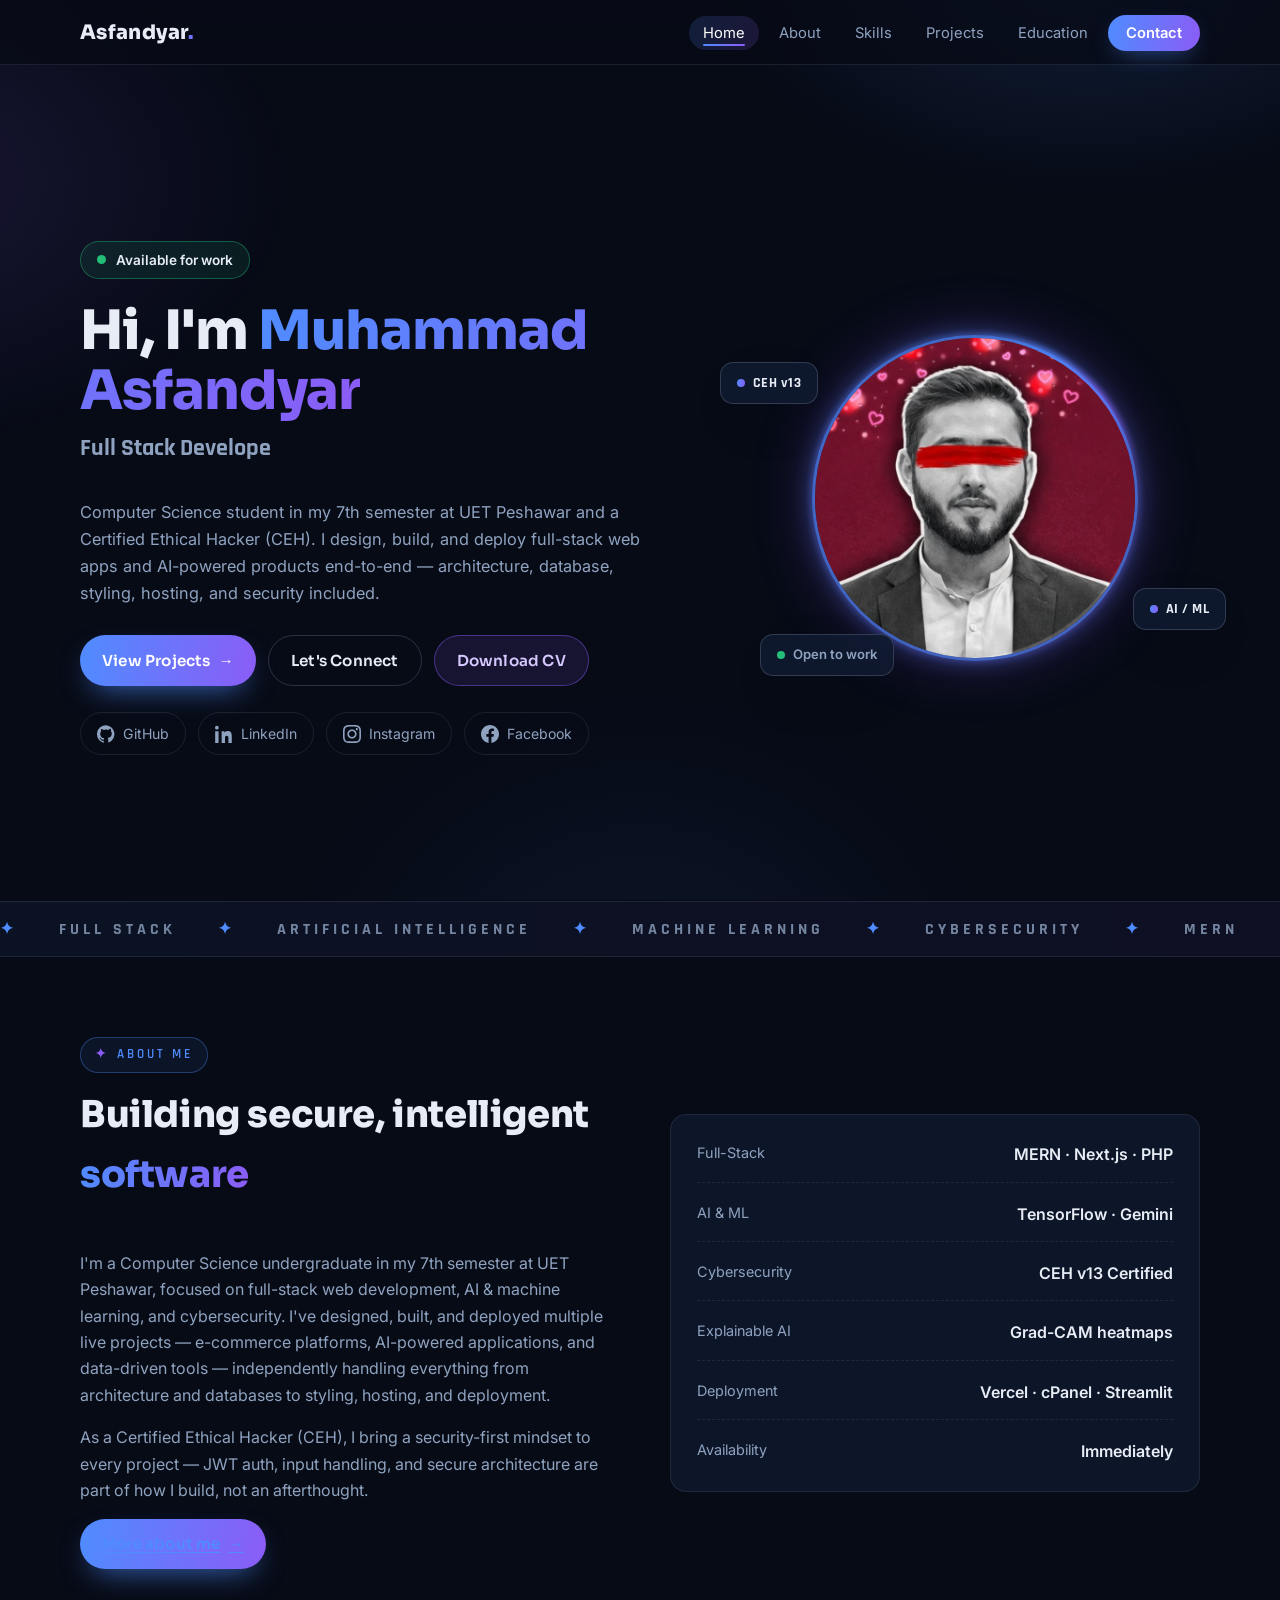
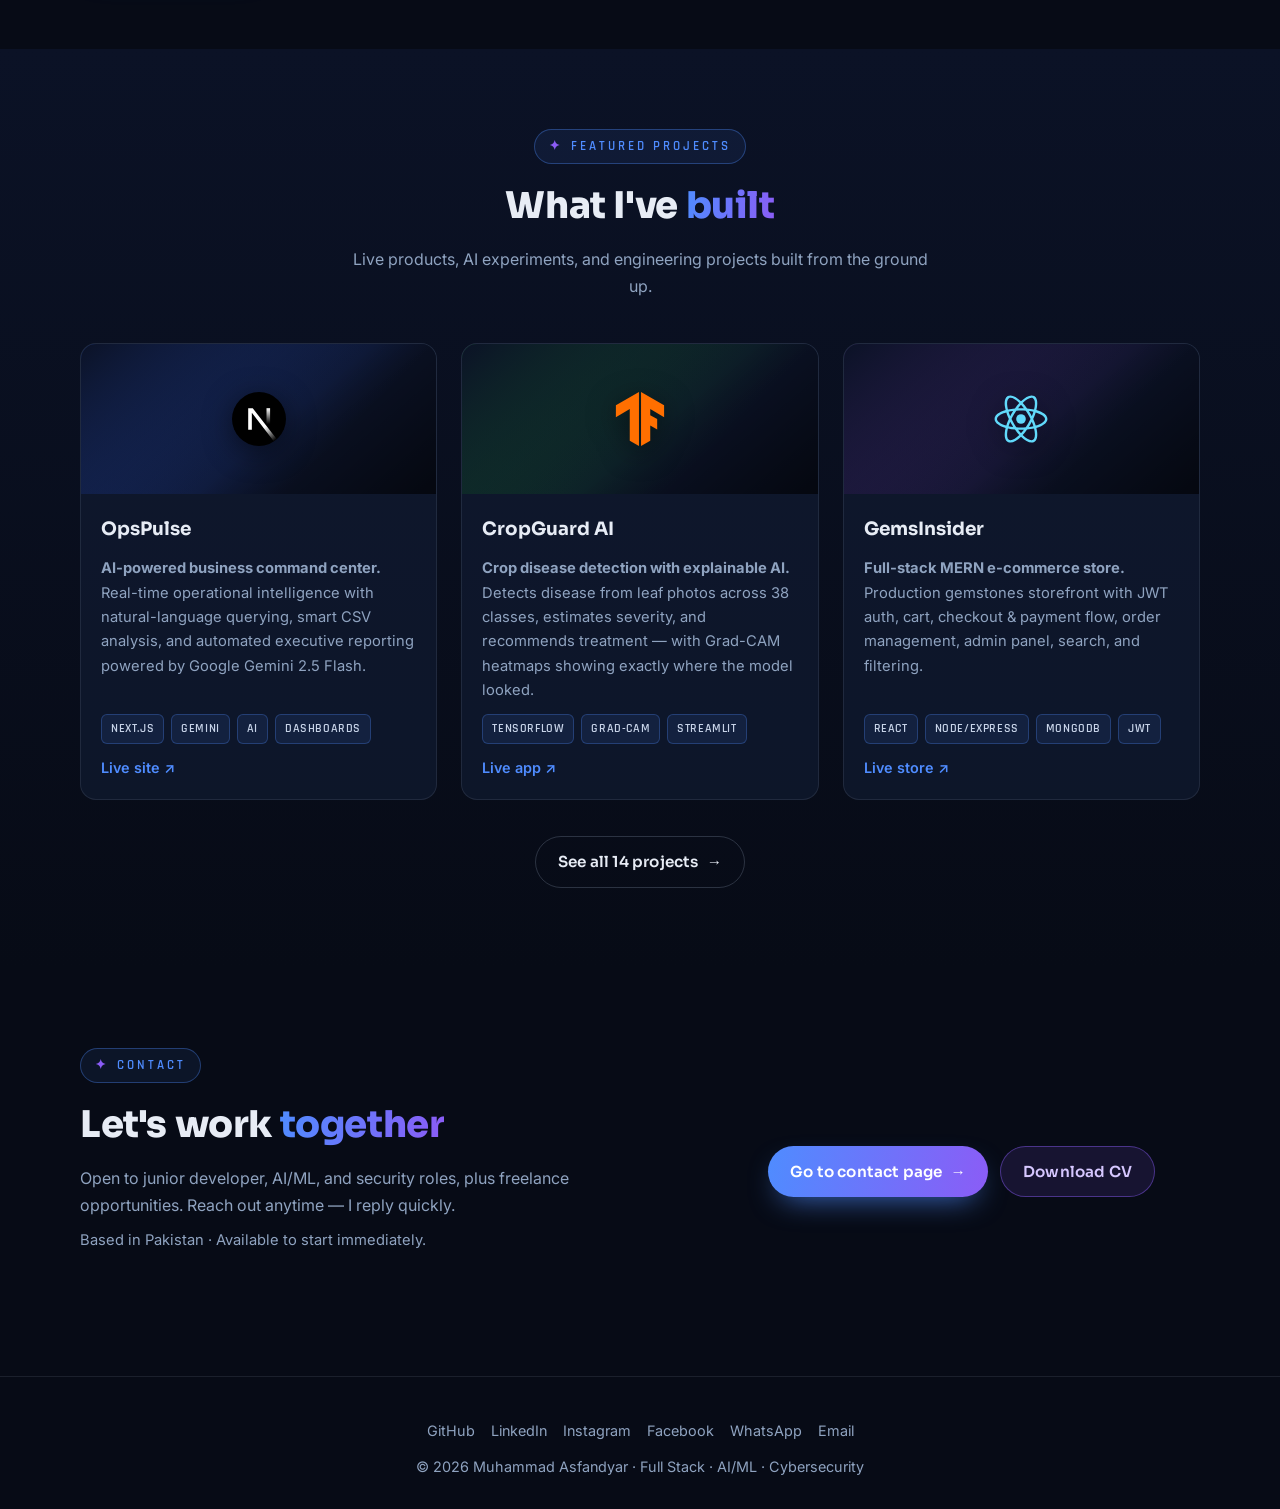
==== index.html @ 4cf6b7ee "Personal portfolio of Muhammad Asfandyar" ====
<!DOCTYPE html>
<html lang="en">
<head>
<meta charset="UTF-8" />
<meta name="viewport" content="width=device-width, initial-scale=1.0" />
<title>Muhammad Asfandyar — AI, Full Stack & Cybersecurity Developer</title>
<meta name="description" content="Muhammad Asfandyar — Full Stack Developer, AI & Machine Learning practitioner, and Certified Ethical Hacker (CEH) based in Pakistan." />
<link rel="preconnect" href="https://fonts.googleapis.com" />
<link rel="preconnect" href="https://fonts.gstatic.com" crossorigin />
<link rel="stylesheet" href="style.css" />
<link rel="icon" href="data:image/svg+xml,<svg xmlns='http://www.w3.org/2000/svg' viewBox='0 0 100 100'><text y='.9em' font-size='90'>A</text></svg>" />
</head>
<body>

<header>
  <div class="container nav">
    <a class="brand" href="index.html">Asfandyar<span>.</span></a>
    <button class="nav-toggle" aria-label="Toggle menu" id="navToggle">☰</button>
    <ul class="nav-links" id="navLinks">
      <li><a href="index.html" class="active">Home</a></li>
      <li><a href="about.html">About</a></li>
      <li><a href="skills.html">Skills</a></li>
      <li><a href="projects.html">Projects</a></li>
      <li><a href="education.html">Education</a></li>
      <li><a href="contact.html" class="nav-cta">Contact</a></li>
    </ul>
  </div>
</header>

<main>

  <!-- HERO -->
  <section class="hero">
    <div class="container">
      <div class="reveal in">
        <span class="badge-live"><span class="pulse"></span> Available for work</span>
        <h1>Hi, I'm <span class="grad-text">Muhammad Asfandyar</span></h1>
        <span class="typed-line" id="typed"
          data-roles='["Full Stack Developer","AI & Machine Learning Engineer","Certified Ethical Hacker (CEH)","MERN & Next.js Developer","Freelance Web Developer"]'><span class="cursor"></span></span>
        <p class="lead">
          Computer Science student in my 7th semester at UET Peshawar and a Certified
          Ethical Hacker (CEH). I design, build, and deploy full-stack web apps and
          AI-powered products end-to-end — architecture, database, styling, hosting,
          and security included.
        </p>
        <div class="hero-actions">
          <a class="btn btn-primary" href="projects.html">View Projects <span class="arrow">→</span></a>
          <a class="btn btn-ghost" href="contact.html">Let's Connect</a>
          <a class="btn btn-download" href="Muhammad_Asfandyar_CV.pdf" download>Download CV</a>
        </div>
        <div class="hero-social">
          <a href="https://github.com/asfikhan76" target="_blank" rel="noopener">
            <svg viewBox="0 0 24 24" fill="currentColor"><path d="M12 .3a12 12 0 0 0-3.8 23.38c.6.1.8-.25.8-.57v-2.02c-3.34.72-4.04-1.6-4.04-1.6-.55-1.39-1.34-1.76-1.34-1.76-1.1-.75.08-.73.08-.73 1.2.08 1.84 1.24 1.84 1.24 1.07 1.84 2.81 1.31 3.5 1 .1-.78.42-1.31.76-1.61-2.66-.3-5.47-1.33-5.47-5.93 0-1.31.47-2.38 1.24-3.22-.12-.3-.54-1.52.12-3.18 0 0 1-.32 3.3 1.23a11.5 11.5 0 0 1 6 0C17.34 4.6 18.34 4.92 18.34 4.92c.66 1.66.24 2.88.12 3.18.77.84 1.24 1.91 1.24 3.22 0 4.61-2.81 5.63-5.48 5.92.43.37.8 1.1.8 2.23v3.31c0 .32.21.68.81.57A12 12 0 0 0 12 .3z"/></svg>
            GitHub
          </a>
          <a href="https://www.linkedin.com/in/asfandi-asfandyar-141b223b0" target="_blank" rel="noopener">
            <svg viewBox="0 0 24 24" fill="currentColor"><path d="M4.98 3.5A2.49 2.49 0 1 1 0 3.5a2.49 2.49 0 0 1 4.98 0zM.24 8.31h4.5V24h-4.5V8.31zM8.34 8.31h4.31v2.16h.06c.6-1.14 2.07-2.34 4.26-2.34 4.56 0 5.4 3 5.4 6.9V24h-4.5v-6.31c0-1.5-.03-3.44-2.1-3.44-2.1 0-2.42 1.64-2.42 3.33V24h-4.5V8.31z"/></svg>
            LinkedIn
          </a>
          <a href="https://www.instagram.com/asfandyar3576" target="_blank" rel="noopener">
            <svg viewBox="0 0 24 24" fill="currentColor"><path d="M12 2.163c3.204 0 3.584.012 4.85.07 3.252.148 4.771 1.691 4.919 4.919.058 1.265.069 1.645.069 4.849 0 3.205-.012 3.584-.069 4.849-.149 3.225-1.664 4.771-4.919 4.919-1.266.058-1.644.07-4.85.07-3.204 0-3.584-.012-4.849-.07-3.26-.149-4.771-1.699-4.919-4.92-.058-1.265-.07-1.644-.07-4.849 0-3.204.013-3.583.07-4.849.149-3.227 1.664-4.771 4.919-4.919 1.266-.057 1.645-.069 4.849-.069zm0-2.163c-3.259 0-3.667.014-4.947.072-4.358.2-6.78 2.618-6.98 6.98-.059 1.281-.073 1.689-.073 4.948 0 3.259.014 3.668.072 4.948.2 4.358 2.618 6.78 6.98 6.98 1.281.058 1.689.072 4.948.072 3.259 0 3.668-.014 4.948-.072 4.354-.2 6.782-2.618 6.979-6.98.059-1.28.073-1.689.073-4.948 0-3.259-.014-3.667-.072-4.947-.196-4.354-2.617-6.78-6.979-6.98-1.281-.059-1.69-.073-4.949-.073zm0 5.838c-3.403 0-6.162 2.759-6.162 6.162s2.759 6.163 6.162 6.163 6.162-2.759 6.162-6.163c0-3.403-2.759-6.162-6.162-6.162zm0 10.162c-2.209 0-4-1.79-4-4 0-2.209 1.791-4 4-4s4 1.791 4 4c0 2.21-1.791 4-4 4zm6.406-11.845c-.796 0-1.441.645-1.441 1.44s.645 1.44 1.441 1.44c.795 0 1.439-.645 1.439-1.44s-.644-1.44-1.439-1.44z"/></svg>
            Instagram
          </a>
          <a href="https://www.facebook.com/share/1H8qyiJvn5/" target="_blank" rel="noopener">
            <svg viewBox="0 0 24 24" fill="currentColor"><path d="M24 12.07C24 5.4 18.63 0 12 0S0 5.4 0 12.07c0 6.02 4.39 11.01 10.13 11.93v-8.44H7.08v-3.49h3.05V9.41c0-3.02 1.79-4.7 4.53-4.7 1.31 0 2.68.24 2.68.24v2.97h-1.51c-1.49 0-1.95.93-1.95 1.88v2.26h3.32l-.53 3.49h-2.79V24C19.61 23.08 24 18.09 24 12.07z"/></svg>
            Facebook
          </a>
        </div>
      </div>

      <div class="portrait-wrap reveal in">
        <div class="portrait-card">
          <img src="assets/profile.jpg?v=4" alt="Muhammad Asfandyar" />
        </div>
        <span class="chip tl"><span class="dot"></span> CEH v13</span>
        <span class="chip br"><span class="dot"></span> AI / ML</span>
        <span class="chip bl"><span class="dot"></span> Open to work</span>
      </div>
    </div>
  </section>

  <!-- MARQUEE -->
  <div class="marquee">
    <div class="marquee-track">
      <span>Full Stack</span><span>Artificial Intelligence</span><span>Machine Learning</span><span>Cybersecurity</span><span>MERN</span><span>Next.js</span><span>TensorFlow</span><span>Ethical Hacking</span>
      <span>Full Stack</span><span>Artificial Intelligence</span><span>Machine Learning</span><span>Cybersecurity</span><span>MERN</span><span>Next.js</span><span>TensorFlow</span><span>Ethical Hacking</span>
    </div>
  </div>

  <!-- ABOUT PREVIEW -->
  <section id="about">
    <div class="container about-layout">
      <div class="about-text reveal">
        <div class="sec-head">
          <span class="kicker"><i>✦</i> About Me</span>
          <h2>Building secure, intelligent <span class="grad-text">software</span></h2>
        </div>
        <p>
          I'm a Computer Science undergraduate in my 7th semester at UET Peshawar, focused on
          full-stack web development, AI &amp; machine learning, and cybersecurity. I've designed,
          built, and deployed multiple live projects — e-commerce platforms, AI-powered applications,
          and data-driven tools — independently handling everything from architecture and databases
          to styling, hosting, and deployment.
        </p>
        <p>
          As a Certified Ethical Hacker (CEH), I bring a security-first mindset to every project —
          JWT auth, input handling, and secure architecture are part of how I build, not an afterthought.
        </p>
        <a class="btn btn-primary" href="about.html">More about me <span class="arrow">→</span></a>
      </div>
      <div class="about-card reveal">
        <div class="row"><span>Full-Stack</span><span>MERN · Next.js · PHP</span></div>
        <div class="row"><span>AI &amp; ML</span><span>TensorFlow · Gemini</span></div>
        <div class="row"><span>Cybersecurity</span><span>CEH v13 Certified</span></div>
        <div class="row"><span>Explainable AI</span><span>Grad-CAM heatmaps</span></div>
        <div class="row"><span>Deployment</span><span>Vercel · cPanel · Streamlit</span></div>
        <div class="row"><span>Availability</span><span>Immediately</span></div>
      </div>
    </div>
  </section>

  <!-- FEATURED PROJECTS -->
  <section id="projects" class="tint">
    <div class="container">
      <div class="sec-head center reveal">
        <span class="kicker"><i>✦</i> Featured Projects</span>
        <h2>What I've <span class="grad-text">built</span></h2>
        <p>Live products, AI experiments, and engineering projects built from the ground up.</p>
      </div>
      <div class="projects-grid">
        <article class="project-card reveal">
          <div class="p-banner b1">
            <span class="overlay"></span>
            <img class="tech" src="assets/icons/nextjs-original.svg" alt="Next.js" />
          </div>
          <div class="p-body">
            <h3>OpsPulse</h3>
            <p><strong>AI-powered business command center.</strong> Real-time operational intelligence with natural-language querying, smart CSV analysis, and automated executive reporting powered by Google Gemini 2.5 Flash.</p>
            <div class="tags"><span class="tag">Next.js</span><span class="tag">Gemini</span><span class="tag">AI</span><span class="tag">Dashboards</span></div>
            <div class="project-links">
              <a href="https://v0-opspulse.vercel.app/" target="_blank" rel="noopener">Live site ↗</a>
            </div>
          </div>
        </article>
        <article class="project-card reveal">
          <div class="p-banner b2">
            <span class="overlay"></span>
            <img class="tech" src="assets/icons/tensorflow-original.svg" alt="TensorFlow" />
          </div>
          <div class="p-body">
            <h3>CropGuard AI</h3>
            <p><strong>Crop disease detection with explainable AI.</strong> Detects disease from leaf photos across 38 classes, estimates severity, and recommends treatment — with Grad-CAM heatmaps showing exactly where the model looked.</p>
            <div class="tags"><span class="tag">TensorFlow</span><span class="tag">Grad-CAM</span><span class="tag">Streamlit</span></div>
            <div class="project-links">
              <a href="https://cropguardai-project.streamlit.app/" target="_blank" rel="noopener">Live app ↗</a>
            </div>
          </div>
        </article>
        <article class="project-card reveal">
          <div class="p-banner b3">
            <span class="overlay"></span>
            <img class="tech" src="assets/icons/react-original.svg" alt="React" />
          </div>
          <div class="p-body">
            <h3>GemsInsider</h3>
            <p><strong>Full-stack MERN e-commerce store.</strong> Production gemstones storefront with JWT auth, cart, checkout &amp; payment flow, order management, admin panel, search, and filtering.</p>
            <div class="tags"><span class="tag">React</span><span class="tag">Node/Express</span><span class="tag">MongoDB</span><span class="tag">JWT</span></div>
            <div class="project-links">
              <a href="https://gemsinsider.co" target="_blank" rel="noopener">Live store ↗</a>
            </div>
          </div>
        </article>
      </div>
      <div class="hero-actions" style="margin-top:36px; justify-content:center;">
        <a class="btn btn-ghost" href="projects.html">See all 14 projects <span class="arrow">→</span></a>
      </div>
    </div>
  </section>

  <!-- CONTACT BAND -->
  <section class="contact-band" id="contact">
    <div class="container">
      <div class="reveal">
        <div class="sec-head">
          <span class="kicker"><i>✦</i> Contact</span>
          <h2>Let's work <span class="grad-text">together</span></h2>
          <p>Open to junior developer, AI/ML, and security roles, plus freelance opportunities. Reach out anytime — I reply quickly.</p>
          <p style="color:var(--muted); font-size:.92rem;">Based in Pakistan · Available to start immediately.</p>
        </div>
      </div>
      <div class="reveal">
        <div class="hero-actions">
          <a class="btn btn-primary" href="contact.html">Go to contact page <span class="arrow">→</span></a>
          <a class="btn btn-download" href="Muhammad_Asfandyar_CV.pdf" download>Download CV</a>
        </div>
      </div>
    </div>
  </section>
</main>

<footer>
  <div class="container">
    <div class="foot-links">
      <a href="https://github.com/asfikhan76" target="_blank" rel="noopener">GitHub</a>
      <a href="https://www.linkedin.com/in/asfandi-asfandyar-141b223b0" target="_blank" rel="noopener">LinkedIn</a>
      <a href="https://www.instagram.com/asfandyar3576" target="_blank" rel="noopener">Instagram</a>
      <a href="https://www.facebook.com/share/1H8qyiJvn5/" target="_blank" rel="noopener">Facebook</a>
      <a href="https://wa.me/923196194283" target="_blank" rel="noopener">WhatsApp</a>
      <a href="mailto:asfandiasfandyar156@gmail.com" target="_blank" rel="noopener">Email</a>
    </div>
    <div>© <span id="year"></span> Muhammad Asfandyar · Full Stack · AI/ML · Cybersecurity</div>
  </div>
</footer>

<script src="assets/app.js"></script>
</body>
</html>
---- style.css ----
@import url('https://fonts.googleapis.com/css2?family=Inter:wght@400;500;600;700&family=Rajdhani:wght@500;600;700&family=Sora:wght@400;600;700;800&display=swap');

:root {
  --bg: #070b16;
  --bg2: #0b1226;
  --surface: #101a30;
  --card: rgba(18, 28, 52, 0.65);
  --border: rgba(148, 163, 184, 0.14);
  --border2: rgba(148, 163, 184, 0.26);
  --text: #e7ecf5;
  --muted: #8fa3c0;
  --accent: #4f8cff;
  --accent2: #8b5cf6;
  --grad: linear-gradient(100deg, #4f8cff, #8b5cf6);
  --grad-soft: linear-gradient(100deg, rgba(79,140,255,.16), rgba(139,92,246,.16));
  --radius: 16px;
  --shadow: 0 20px 55px -20px rgba(0,0,0,.55);
  --font: 'Inter', system-ui, sans-serif;
  --font-h: 'Sora', 'Rajdhani', sans-serif;
  --font-tech: 'Rajdhani', sans-serif;
}

* { margin: 0; padding: 0; box-sizing: border-box; }

html { scroll-behavior: smooth; }

body {
  font-family: var(--font);
  background: var(--bg);
  color: var(--text);
  line-height: 1.65;
  overflow-x: hidden;
}

::selection { background: rgba(79,140,255,.35); }

img { max-width: 100%; display: block; }

a { color: inherit; text-decoration: none; }

.container { width: min(1120px, 90%); margin-inline: auto; }

/* ---------- Background glow ---------- */
body::before {
  content: "";
  position: fixed;
  inset: 0;
  z-index: -2;
  background:
    radial-gradient(650px 400px at 85% -5%, rgba(79,140,255,.16), transparent 60%),
    radial-gradient(700px 450px at -10% 20%, rgba(139,92,246,.14), transparent 60%),
    radial-gradient(600px 500px at 50% 110%, rgba(79,140,255,.08), transparent 60%);
}

/* ---------- Navbar ---------- */
header {
  position: sticky;
  top: 0;
  z-index: 100;
  background: rgba(7, 11, 22, 0.72);
  backdrop-filter: blur(14px);
  border-bottom: 1px solid var(--border);
}

.nav {
  display: flex;
  align-items: center;
  justify-content: space-between;
  height: 64px;
}

.brand {
  font-family: var(--font-h);
  font-weight: 800;
  font-size: 1.25rem;
  letter-spacing: .3px;
}

.brand span { background: var(--grad); -webkit-background-clip: text; background-clip: text; color: transparent; }

.nav-links { display: flex; align-items: center; gap: 6px; list-style: none; }

.nav-links a {
  padding: 8px 14px;
  border-radius: 999px;
  font-size: .92rem;
  color: var(--muted);
  transition: color .2s, background .2s;
}

.nav-links a:hover { color: var(--text); background: rgba(148,163,184,.08); }

.nav-links a.active { color: #fff; background: var(--grad-soft); position: relative; }
.nav-links a.active::after {
  content: "";
  position: absolute;
  left: 14px; right: 14px; bottom: 4px;
  height: 2px; border-radius: 2px;
  background: var(--grad);
}

.nav-links a.nav-cta {
  background: var(--grad);
  color: #fff;
  font-weight: 600;
  padding: 9px 18px;
  box-shadow: 0 8px 24px -10px rgba(79,140,255,.7);
}
.nav-links a.nav-cta:hover { filter: brightness(1.1); background: var(--grad); }

.nav-toggle {
  display: none;
  background: none;
  border: 1px solid var(--border2);
  color: var(--text);
  font-size: 1.3rem;
  width: 42px; height: 42px;
  border-radius: 10px;
  cursor: pointer;
}

/* ---------- Buttons ---------- */
.btn {
  display: inline-flex;
  align-items: center;
  gap: 8px;
  padding: 12px 22px;
  border-radius: 999px;
  font-family: var(--font-h);
  font-weight: 600;
  font-size: .95rem;
  letter-spacing: .2px;
  cursor: pointer;
  transition: transform .18s, box-shadow .18s, filter .18s;
  border: none;
}

.btn:active { transform: translateY(1px); }

.btn-primary {
  background: var(--grad);
  color: #fff;
  box-shadow: 0 12px 30px -12px rgba(79,140,255,.8);
}
.btn-primary:hover { filter: brightness(1.12); transform: translateY(-2px); }

.btn-ghost {
  background: transparent;
  color: var(--text);
  border: 1px solid var(--border2);
}
.btn-ghost:hover { border-color: var(--accent); color: #fff; transform: translateY(-2px); }

.btn-download {
  background: rgba(139,92,246,.12);
  color: #d6c7ff;
  border: 1px solid rgba(139,92,246,.45);
}
.btn-download:hover { background: rgba(139,92,246,.22); transform: translateY(-2px); }

.arrow { transition: transform .18s; }
.btn:hover .arrow { transform: translateX(4px); }

/* ---------- Page head ---------- */
.page-head { padding: 110px 0 20px; }

.page-head .container { display: flex; flex-wrap: wrap; align-items: flex-end; justify-content: space-between; gap: 16px; }

.kicker {
  display: inline-flex;
  align-items: center;
  gap: 8px;
  font-family: var(--font-tech);
  font-weight: 600;
  text-transform: uppercase;
  letter-spacing: 3px;
  font-size: .8rem;
  color: var(--accent);
  padding: 6px 14px;
  border-radius: 999px;
  border: 1px solid rgba(79,140,255,.35);
  background: rgba(79,140,255,.08);
}

.kicker i { font-style: normal; color: var(--accent2); }

.page-head h1, .sec-title-xl {
  font-family: var(--font-h);
  font-size: clamp(2rem, 4.5vw, 3rem);
  font-weight: 800;
  letter-spacing: -.5px;
  margin-top: 14px;
  line-height: 1.15;
}

.grad-text { background: var(--grad); -webkit-background-clip: text; background-clip: text; color: transparent; }

.page-head .container > *:first-child { flex: 1 1 0%; min-width: 0; }

.page-head .side-note {
  flex-shrink: 0;
  font-family: var(--font-tech);
  font-weight: 700;
  letter-spacing: 4px;
  font-size: .78rem;
  text-transform: uppercase;
  color: rgba(143,163,192,.55);
  writing-mode: vertical-rl;
  rotate: 180deg;
  white-space: nowrap;
}

@media (max-width: 640px) { .page-head .side-note { display: none; } }

/* ---------- Hero ---------- */
.hero {
  position: relative;
  padding: 90px 0 60px;
  min-height: calc(100vh - 64px);
  display: flex;
  align-items: center;
}

.hero .container {
  display: grid;
  grid-template-columns: 1.15fr .85fr;
  gap: 60px;
  align-items: center;
}

.badge-live {
  display: inline-flex;
  align-items: center;
  gap: 10px;
  font-size: .85rem;
  font-weight: 600;
  color: var(--text);
  background: rgba(35, 190, 120, 0.1);
  border: 1px solid rgba(35, 190, 120, .4);
  padding: 7px 16px;
  border-radius: 999px;
}

.badge-live .pulse {
  width: 9px; height: 9px;
  border-radius: 50%;
  background: #23be78;
  box-shadow: 0 0 0 0 rgba(35,190,120,.55);
  animation: pulse 2s infinite;
}

@keyframes pulse {
  0% { box-shadow: 0 0 0 0 rgba(35,190,120,.55); }
  70% { box-shadow: 0 0 0 9px rgba(35,190,120,0); }
  100% { box-shadow: 0 0 0 0 rgba(35,190,120,0); }
}

.hero h1 {
  font-family: var(--font-h);
  font-size: clamp(1.9rem, 4.6vw, 3.4rem);
  font-weight: 800;
  letter-spacing: -1px;
  line-height: 1.1;
  margin: 22px 0 8px;
}

.typed-line {
  font-family: var(--font-tech);
  font-size: clamp(1.1rem, 2.4vw, 1.5rem);
  font-weight: 700;
  color: var(--muted);
  min-height: 2.2em;
  display: block;
}

.typed-line .cursor {
  display: inline-block;
  width: 3px;
  height: 1.15em;
  margin-left: 4px;
  vertical-align: text-bottom;
  background: var(--accent);
  animation: blink 1s steps(1) infinite;
}
@keyframes blink { 50% { opacity: 0; } }

.hero .lead {
  color: var(--muted);
  max-width: 56ch;
  margin: 18px 0 28px;
  font-size: 1.02rem;
}

.hero-actions { display: flex; flex-wrap: wrap; gap: 12px; }

.hero-social { display: flex; gap: 12px; margin-top: 26px; flex-wrap: wrap; }

.hero-social a {
  display: inline-flex;
  align-items: center;
  gap: 8px;
  font-size: .88rem;
  color: var(--muted);
  padding: 9px 16px;
  border-radius: 999px;
  border: 1px solid var(--border);
  transition: color .2s, border-color .2s, transform .2s;
}

.hero-social a:hover { color: #fff; border-color: var(--accent); transform: translateY(-2px); }
.hero-social svg { width: 18px; height: 18px; }

/* hero portrait */
.portrait-wrap { position: relative; display: flex; justify-content: center; }

.portrait-card {
  position: relative;
  width: min(320px, 70vw);
  aspect-ratio: 1/1;
  border-radius: 50%;
  background: transparent;
  box-shadow:
    0 0 0 3px rgba(79, 140, 255, 0.5),
    0 0 26px rgba(79, 140, 255, 0.45),
    0 0 60px rgba(139, 92, 246, 0.35),
    0 20px 55px -20px rgba(0, 0, 0, 0.55);
}

.portrait-card img {
  width: 100%;
  height: 100%;
  object-fit: cover;
  border-radius: 50%;
}

.portrait-card::after {
  content: "";
  position: absolute;
  inset: -5px;
  z-index: -1;
  border-radius: 50%;
  background: conic-gradient(from 0deg,
    rgba(79, 140, 255, 0.38) 0%,
    rgba(79, 140, 255, 1) 8%,
    rgba(139, 92, 246, 1) 14%,
    rgba(139, 92, 246, 0.35) 22%,
    rgba(79, 140, 255, 0.38) 100%);
  animation: spin 4s linear infinite;
  filter: blur(3px);
}

@keyframes spin { to { transform: rotate(360deg); } }

.chip {
  position: absolute;
  display: flex;
  align-items: center;
  gap: 8px;
  padding: 9px 16px;
  border-radius: 13px;
  background: rgba(16, 26, 48, .9);
  border: 1px solid var(--border2);
  box-shadow: var(--shadow);
  font-family: var(--font-tech);
  font-weight: 700;
  font-size: .85rem;
  letter-spacing: .5px;
  backdrop-filter: blur(6px);
}

.chip .dot { width: 8px; height: 8px; border-radius: 50%; background: var(--grad); }

.chip.tl { top: 24px; left: -30px; }
.chip.br { bottom: 28px; right: -26px; }
.chip.bl { bottom: -18px; left: 10px; color: var(--muted); font-weight: 600; letter-spacing: 0; font-family: var(--font); font-size: .82rem; }
.chip.bl .dot { background: #23be78; }

/* ---------- Marquee ---------- */
.marquee {
  border-block: 1px solid var(--border);
  background: linear-gradient(90deg, rgba(79,140,255,.06), rgba(139,92,246,.06));
  padding: 13px 0;
  overflow: hidden;
  white-space: nowrap;
  user-select: none;
}

.marquee-track { display: inline-block; animation: scroll 22s linear infinite; }

.marquee:hover .marquee-track { animation-play-state: paused; }

.marquee-track span {
  font-family: var(--font-tech);
  font-weight: 700;
  font-size: 1rem;
  letter-spacing: 4px;
  text-transform: uppercase;
  margin-right: 42px;
  color: rgba(143,163,192,.8);
}

.marquee-track span::before { content: "✦"; color: var(--accent); margin-right: 42px; }

@keyframes scroll { to { transform: translateX(-50%); } }

/* ---------- Sections ---------- */
section { padding: 80px 0; }

.sec-head { margin-bottom: 44px; }

.sec-head h2 {
  font-family: var(--font-h);
  font-size: clamp(1.6rem, 3.4vw, 2.3rem);
  font-weight: 800;
  letter-spacing: -.4px;
  margin-top: 12px;
}

.sec-head p { color: var(--muted); margin-top: 10px; max-width: 58ch; }

.sec-head.center { text-align: center; }
.sec-head.center p { margin-inline: auto; }

.tint { background: linear-gradient(180deg, var(--bg2), var(--bg)); }

/* ---------- Skills ---------- */
.skills-cats { display: grid; gap: 26px; grid-template-columns: repeat(auto-fit, minmax(300px, 1fr)); }

.cat-card {
  background: var(--card);
  border: 1px solid var(--border);
  border-radius: var(--radius);
  padding: 26px;
  transition: transform .2s, border-color .2s;
}

.cat-card:hover { transform: translateY(-4px); border-color: rgba(79,140,255,.4); }

.cat-card h3 {
  font-family: var(--font-h);
  font-size: 1.1rem;
  font-weight: 700;
  display: flex;
  align-items: center;
  gap: 10px;
  margin-bottom: 16px;
}

.cat-card h3 em {
  font-style: normal;
  font-family: var(--font-tech);
  letter-spacing: .5px;
  font-size: .9rem;
  width: 34px; height: 34px;
  border-radius: 10px;
  display: grid;
  place-items: center;
  background: var(--grad-soft);
  color: var(--accent);
  flex-shrink: 0;
}

.pills { display: flex; flex-wrap: wrap; gap: 8px; }

.pill {
  font-size: .82rem;
  font-weight: 500;
  color: #c7d3e8;
  background: rgba(148,163,184,.1);
  border: 1px solid var(--border);
  border-radius: 999px;
  padding: 5px 12px;
  transition: border-color .2s, color .2s;
}
.pill:hover { border-color: var(--accent); color: #fff; }

/* tech icon grid (skills page) */
.tech-logos {
  display: grid;
  grid-template-columns: repeat(auto-fill, minmax(140px, 1fr));
  gap: 18px;
  margin-top: 40px;
}

.tech-item {
  display: flex;
  flex-direction: column;
  align-items: center;
  gap: 12px;
  padding: 22px 12px;
  background: var(--card);
  border: 1px solid var(--border);
  border-radius: var(--radius);
  transition: transform .2s, border-color .2s;
}

.tech-item:hover { transform: translateY(-4px); border-color: rgba(79,140,255,.45); }

.tech-item img { width: 40px; height: 40px; object-fit: contain; filter: drop-shadow(0 4px 8px rgba(0,0,0,.4)); }

.tech-item span { font-family: var(--font-tech); font-weight: 600; letter-spacing: .5px; font-size: .95rem; color: var(--muted); }

/* ---------- Projects ---------- */
.projects-grid { display: grid; grid-template-columns: repeat(auto-fill, minmax(320px, 1fr)); gap: 24px; }

.project-card {
  display: flex;
  flex-direction: column;
  background: var(--card);
  border: 1px solid var(--border);
  border-radius: var(--radius);
  overflow: hidden;
  transition: transform .2s, border-color .2s, box-shadow .2s;
}

.project-card:hover {
  transform: translateY(-6px);
  border-color: rgba(79,140,255,.45);
  box-shadow: var(--shadow);
}

.p-banner {
  position: relative;
  height: 150px;
  display: grid;
  place-items: center;
  overflow: hidden;
}

.p-banner img.tech { width: 54px; height: 54px; object-fit: contain; filter: drop-shadow(0 6px 14px rgba(0,0,0,.5)); z-index: 1; position: relative; }

.p-banner .overlay {
  position: absolute;
  inset: 0;
  background: linear-gradient(140deg, var(--bg2), transparent 55%, rgba(0,0,0,.6));
}

.b1 { background: linear-gradient(135deg, #1e3a8a, #0b1226 70%); }
.b2 { background: linear-gradient(135deg, #14532d, #0b1226 70%); }
.b3 { background: linear-gradient(135deg, #3b2464, #0b1226 70%); }
.b4 { background: linear-gradient(135deg, #7c2d12, #0b1226 70%); }
.b5 { background: linear-gradient(135deg, #0c4a6e, #0b1226 70%); }
.b6 { background: linear-gradient(135deg, #374151, #0b1226 70%); }

.p-status {
  position: absolute;
  top: 12px; left: 12px;
  z-index: 2;
  font-family: var(--font-tech);
  font-weight: 700;
  font-size: .72rem;
  letter-spacing: 1.5px;
  text-transform: uppercase;
  color: #fff;
  background: rgba(139,92,246,.85);
  padding: 4px 10px;
  border-radius: 999px;
}

.p-body { display: flex; flex-direction: column; gap: 12px; padding: 20px; flex: 1; }

.p-body h3 { font-family: var(--font-h); font-size: 1.15rem; font-weight: 700; }

.p-body p { color: var(--muted); font-size: .92rem; flex: 1; }

.tags { display: flex; flex-wrap: wrap; gap: 7px; }

.tag {
  font-size: .74rem;
  font-weight: 600;
  font-family: var(--font-tech);
  letter-spacing: .6px;
  text-transform: uppercase;
  color: #c7d3e8;
  background: rgba(79,140,255,.1);
  border: 1px solid rgba(79,140,255,.28);
  border-radius: 6px;
  padding: 4px 9px;
}

.project-links { display: flex; gap: 14px; flex-wrap: wrap; }

.project-links a {
  display: inline-flex;
  align-items: center;
  gap: 6px;
  font-size: .9rem;
  font-weight: 600;
  color: var(--accent);
  transition: color .2s;
}
.project-links a:hover { color: #fff; }

.project-links a.dim { color: var(--muted); }
.project-links a.dim:hover { color: var(--accent); }

.sub-heading {
  margin: 64px 0 20px;
  display: flex;
  align-items: center;
  gap: 16px;
  font-family: var(--font-h);
  font-size: 1.35rem;
  font-weight: 700;
}
.sub-heading::after { content: ""; flex: 1; height: 1px; background: var(--grad); }

/* ---------- Timeline / Education ---------- */
.timeline { display: grid; gap: 20px; }

.tl-item {
  display: grid;
  grid-template-columns: 130px 1fr;
  gap: 24px;
  background: var(--card);
  border: 1px solid var(--border);
  border-radius: var(--radius);
  padding: 24px;
  transition: transform .2s, border-color .2s;
}

.tl-item:hover { transform: translateX(6px); border-color: rgba(139,92,246,.45); }

.tl-year {
  font-family: var(--font-tech);
  font-weight: 700;
  font-size: 1rem;
  color: var(--accent);
  letter-spacing: 1px;
}

.tl-body .where { font-family: var(--font-h); font-weight: 700; font-size: 1.08rem; margin-bottom: 6px; }

.tl-body .desc { color: var(--muted); font-size: .94rem; }

/* ---------- About ---------- */
.about-layout { display: grid; grid-template-columns: 1fr 1fr; gap: 60px; align-items: center; }

.about-text p { color: var(--muted); margin-bottom: 16px; }

.about-text a { color: var(--accent); text-decoration: underline; text-underline-offset: 3px; }
.about-text a:hover { color: #fff; }

.about-media { display: flex; flex-direction: column; gap: 22px; align-items: center; }

.about-media .portrait-card { width: min(250px, 55vw); margin-bottom: 6px; }

.social-row { display: flex; gap: 12px; flex-wrap: wrap; justify-content: center; }

.social-row a {
  width: 46px; height: 46px;
  border-radius: 13px;
  display: grid;
  place-items: center;
  background: var(--card);
  border: 1px solid var(--border);
  color: var(--muted);
  transition: color .2s, border-color .2s, transform .2s;
}
.social-row a:hover { color: #fff; border-color: var(--accent); transform: translateY(-3px); }
.social-row svg { width: 22px; height: 22px; fill: currentColor; }

.about-text ul { list-style: none; display: grid; gap: 10px; margin: 8px 0 24px; }

.about-text li { display: flex; gap: 12px; align-items: flex-start; color: var(--text); font-size: .95rem; }

.about-text li::before {
  content: "✦";
  color: var(--accent2);
  font-size: .8rem;
  margin-top: 4px;
}

.facts-bar {
  margin-top: 70px;
  display: grid;
  grid-template-columns: repeat(4, 1fr);
  gap: 16px;
}

.about-card {
  background: var(--card);
  border: 1px solid var(--border);
  border-radius: var(--radius);
  padding: 26px;
  display: grid;
  gap: 18px;
}

.about-card .row { display: flex; justify-content: space-between; gap: 16px; border-bottom: 1px dashed var(--border); padding-bottom: 14px; }

.about-card .row:last-child { border: none; padding-bottom: 0; }

.about-card .row span:first-child { color: var(--muted); font-size: .9rem; }
.about-card .row span:last-child { font-weight: 600; text-align: right; }

.fact {
  background: var(--card);
  border: 1px solid var(--border);
  border-radius: 14px;
  padding: 20px;
  transition: transform .2s, border-color .2s;
}
.fact:hover { transform: translateY(-3px); border-color: rgba(139,92,246,.5); }

.fact span {
  display: block;
  font-family: var(--font-tech);
  font-weight: 600;
  font-size: .74rem;
  text-transform: uppercase;
  letter-spacing: 2px;
  color: var(--muted);
}
.fact b { display: block; margin-top: 7px; font-size: .95rem; font-weight: 600; color: var(--text); }

@media (max-width: 800px) { .facts-bar { grid-template-columns: repeat(2, 1fr); } }

/* ---------- Contact ---------- */
.contact-layout { display: grid; grid-template-columns: 1fr 1fr; gap: 60px; align-items: start; }

.channel {
  display: flex;
  align-items: center;
  gap: 18px;
  padding: 20px;
  background: var(--card);
  border: 1px solid var(--border);
  border-radius: var(--radius);
  margin-bottom: 16px;
  transition: transform .2s, border-color .2s;
}
.channel:hover { transform: translateY(-3px); border-color: rgba(79,140,255,.45); }

.channel .ic {
  width: 46px; height: 46px;
  flex-shrink: 0;
  border-radius: 12px;
  display: grid;
  place-items: center;
  background: var(--grad-soft);
  border: 1px solid rgba(79,140,255,.3);
}
.channel .ic svg { width: 22px; height: 22px; fill: var(--accent); }
.channel h4 { font-family: var(--font-h); font-size: 1rem; }
.channel p { color: var(--muted); font-size: .9rem; word-break: break-all; }

.channel .ic.whatsapp { background: rgba(35,190,120,.12); border-color: rgba(35,190,120,.35); }
.channel .ic.whatsapp svg { fill: #23be78; }

.form-card {
  background: var(--card);
  border: 1px solid var(--border);
  border-radius: var(--radius);
  padding: 26px;
}

.form-card label { display: block; font-size: .85rem; font-weight: 600; color: var(--muted); margin: 16px 0 8px; }

.form-card input, .form-card textarea {
  width: 100%;
  background: rgba(7,11,22,.7);
  border: 1px solid var(--border2);
  color: var(--text);
  border-radius: 12px;
  padding: 12px 14px;
  font-family: var(--font);
  font-size: .95rem;
  outline: none;
  transition: border-color .2s, box-shadow .2s;
}

.form-card input:focus, .form-card textarea:focus {
  border-color: var(--accent);
  box-shadow: 0 0 0 3px rgba(79,140,255,.15);
}

.form-card textarea { min-height: 130px; resize: vertical; }

.form-btns { display: flex; flex-wrap: wrap; gap: 12px; margin-top: 22px; }

small.hint { display: block; color: var(--muted); font-size: .8rem; margin-top: 12px; }

/* ---------- Contact band on index ---------- */
.contact-band .container { display: grid; grid-template-columns: 1.2fr .8fr; gap: 40px; align-items: center; }

/* ---------- Footer ---------- */
footer {
  border-top: 1px solid var(--border);
  padding: 30px 0;
  text-align: center;
  color: var(--muted);
  font-size: .9rem;
}

footer .foot-links { display: flex; justify-content: center; gap: 16px; margin: 12px 0; }

footer .foot-links a {
  color: var(--muted);
  font-size: .9rem;
  transition: color .2s;
}
footer .foot-links a:hover { color: #fff; }

/* ---------- Reveal ---------- */
.reveal { opacity: 0; transform: translateY(26px); transition: opacity .7s ease, transform .7s ease; }
.reveal.in { opacity: 1; transform: translateY(0); }

/* ---------- Responsive ---------- */
@media (max-width: 900px) {
  .hero .container, .about-layout, .contact-layout, .contact-band .container { grid-template-columns: 1fr; }
  .hero { padding: 60px 0 70px; }
  .portrait-wrap { order: -1; margin-bottom: 30px; }
  .chip.tl { left: -8px; }
  .chip.br { right: -8px; }
  .tl-item { grid-template-columns: 1fr; gap: 6px; }
}

@media (max-width: 700px) {
  .nav-toggle { display: block; }
  .nav-links {
    position: absolute;
    top: 64px;
    left: 0; right: 0;
    flex-direction: column;
    background: rgba(7,11,22,.97);
    border-bottom: 1px solid var(--border2);
    padding: 14px;
    gap: 4px;
    display: none;
  }
  .nav-links.open { display: flex; }
  .nav-links a { width: 100%; text-align: center; }
  .nav-links a.active::after { display: none; }
}
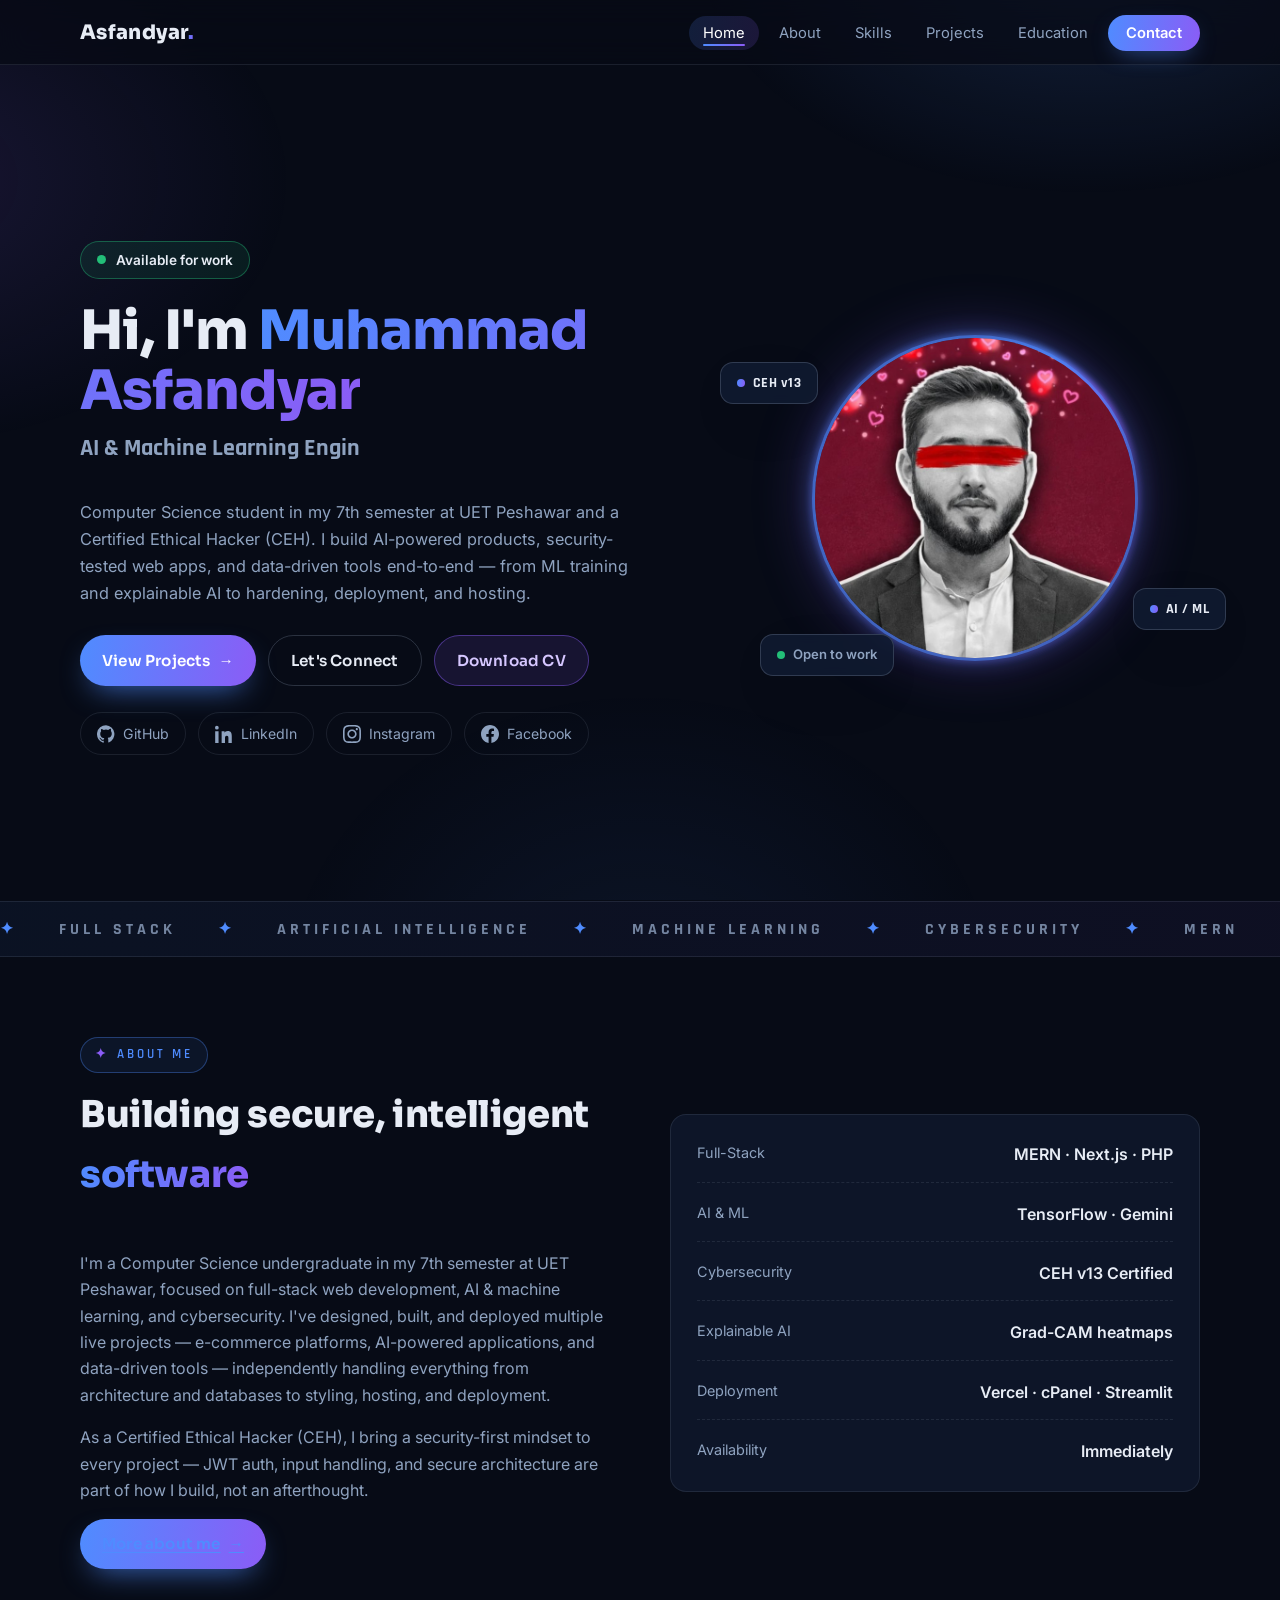
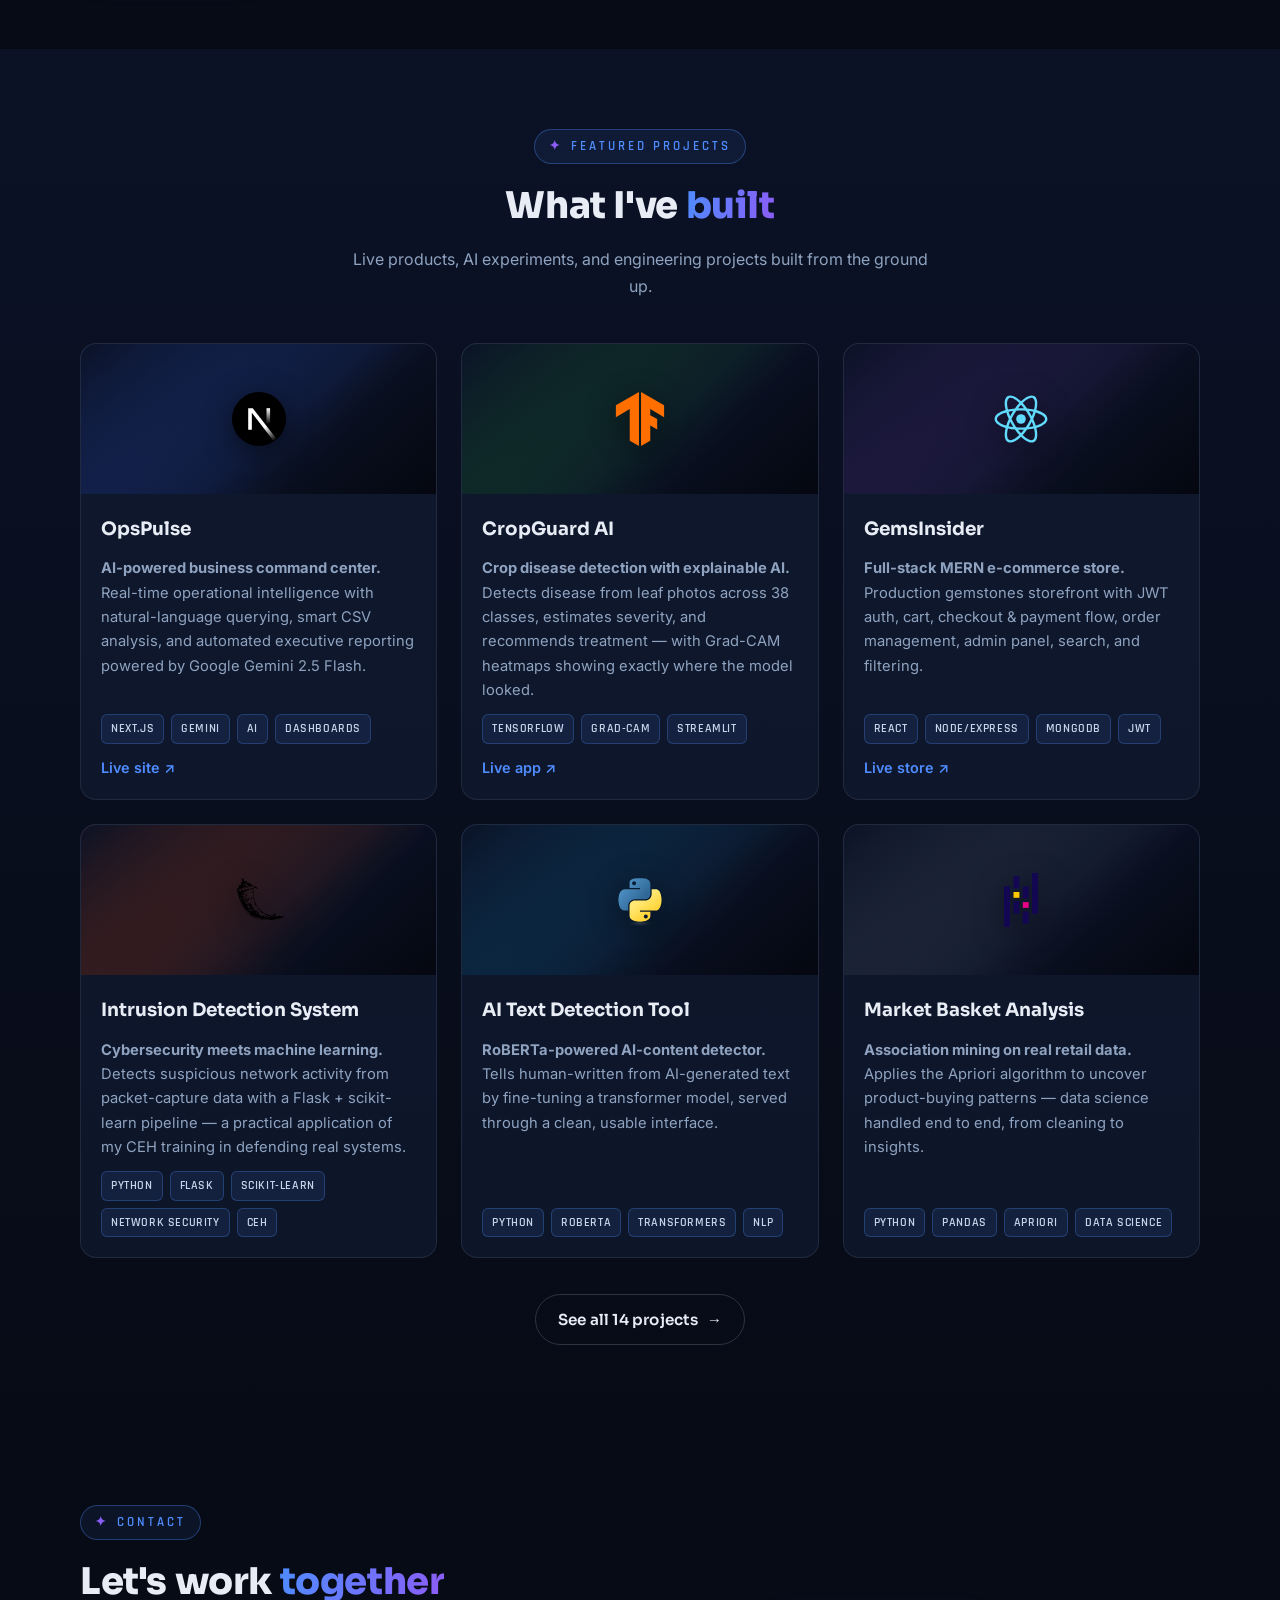
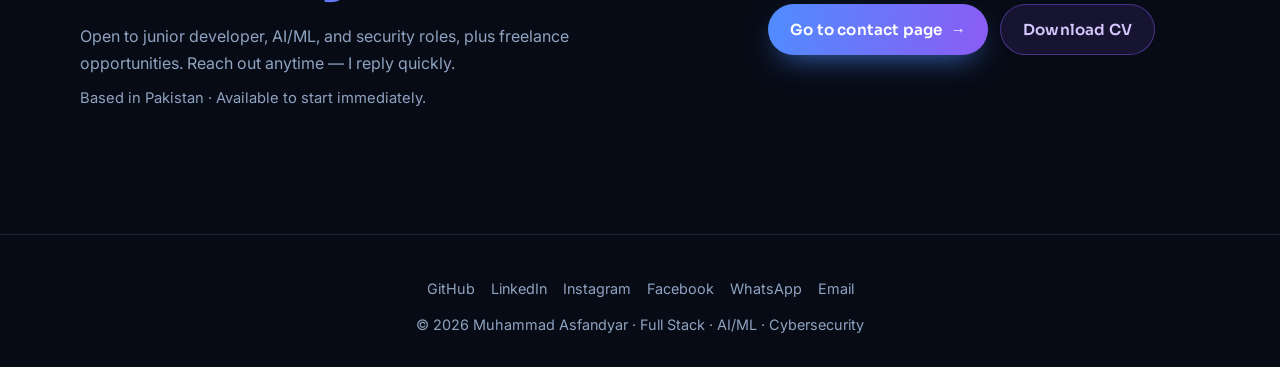
==== commit 549ddaf9: "Emphasize AI & cybersecurity across hero, projects and skills" ====
--- a/index.html
+++ b/index.html
@@ -15,7 +15,9 @@
 <header>
   <div class="container nav">
     <a class="brand" href="index.html">Asfandyar<span>.</span></a>
-    <button class="nav-toggle" aria-label="Toggle menu" id="navToggle">☰</button>
+    <button class="nav-toggle" aria-label="Toggle menu" id="navToggle" aria-expanded="false">
+      <span></span><span></span><span></span>
+    </button>
     <ul class="nav-links" id="navLinks">
       <li><a href="index.html" class="active">Home</a></li>
       <li><a href="about.html">About</a></li>
@@ -36,12 +38,12 @@
         <span class="badge-live"><span class="pulse"></span> Available for work</span>
         <h1>Hi, I'm <span class="grad-text">Muhammad Asfandyar</span></h1>
         <span class="typed-line" id="typed"
-          data-roles='["Full Stack Developer","AI & Machine Learning Engineer","Certified Ethical Hacker (CEH)","MERN & Next.js Developer","Freelance Web Developer"]'><span class="cursor"></span></span>
+          data-roles='["AI & Machine Learning Engineer","Certified Ethical Hacker (CEH)","Full Stack Developer","MERN & Next.js Developer","Freelance Web Developer"]'><span class="cursor"></span></span>
         <p class="lead">
           Computer Science student in my 7th semester at UET Peshawar and a Certified
-          Ethical Hacker (CEH). I design, build, and deploy full-stack web apps and
-          AI-powered products end-to-end — architecture, database, styling, hosting,
-          and security included.
+          Ethical Hacker (CEH). I build AI-powered products, security-tested web apps,
+          and data-driven tools end-to-end — from ML training and explainable AI to
+          hardening, deployment, and hosting.
         </p>
         <div class="hero-actions">
           <a class="btn btn-primary" href="projects.html">View Projects <span class="arrow">→</span></a>
@@ -170,6 +172,39 @@
             </div>
           </div>
         </article>
+        <article class="project-card reveal">
+          <div class="p-banner b4">
+            <span class="overlay"></span>
+            <img class="tech" src="assets/icons/flask-original.svg" alt="Flask" />
+          </div>
+          <div class="p-body">
+            <h3>Intrusion Detection System</h3>
+            <p><strong>Cybersecurity meets machine learning.</strong> Detects suspicious network activity from packet-capture data with a Flask + scikit-learn pipeline — a practical application of my CEH training in defending real systems.</p>
+            <div class="tags"><span class="tag">Python</span><span class="tag">Flask</span><span class="tag">scikit-learn</span><span class="tag">Network Security</span><span class="tag">CEH</span></div>
+          </div>
+        </article>
+        <article class="project-card reveal">
+          <div class="p-banner b5">
+            <span class="overlay"></span>
+            <img class="tech" src="assets/icons/python-original.svg" alt="Python" />
+          </div>
+          <div class="p-body">
+            <h3>AI Text Detection Tool</h3>
+            <p><strong>RoBERTa-powered AI-content detector.</strong> Tells human-written from AI-generated text by fine-tuning a transformer model, served through a clean, usable interface.</p>
+            <div class="tags"><span class="tag">Python</span><span class="tag">RoBERTa</span><span class="tag">Transformers</span><span class="tag">NLP</span></div>
+          </div>
+        </article>
+        <article class="project-card reveal">
+          <div class="p-banner b6">
+            <span class="overlay"></span>
+            <img class="tech" src="assets/icons/pandas-original.svg" alt="Pandas" />
+          </div>
+          <div class="p-body">
+            <h3>Market Basket Analysis</h3>
+            <p><strong>Association mining on real retail data.</strong> Applies the Apriori algorithm to uncover product-buying patterns — data science handled end to end, from cleaning to insights.</p>
+            <div class="tags"><span class="tag">Python</span><span class="tag">Pandas</span><span class="tag">Apriori</span><span class="tag">Data Science</span></div>
+          </div>
+        </article>
       </div>
       <div class="hero-actions" style="margin-top:36px; justify-content:center;">
         <a class="btn btn-ghost" href="projects.html">See all 14 projects <span class="arrow">→</span></a>
--- a/style.css
+++ b/style.css
@@ -110,14 +110,28 @@
 
 .nav-toggle {
   display: none;
+  position: relative;
   background: none;
   border: 1px solid var(--border2);
-  color: var(--text);
-  font-size: 1.3rem;
   width: 42px; height: 42px;
   border-radius: 10px;
   cursor: pointer;
 }
+.nav-toggle span {
+  position: absolute;
+  left: 11px;
+  width: 18px;
+  height: 2px;
+  background: var(--text);
+  border-radius: 2px;
+  transition: transform .25s ease, opacity .2s ease, top .25s ease;
+}
+.nav-toggle span:nth-child(1) { top: 13px; }
+.nav-toggle span:nth-child(2) { top: 20px; }
+.nav-toggle span:nth-child(3) { top: 27px; }
+.nav-toggle.open span:nth-child(1) { top: 20px; transform: rotate(45deg); }
+.nav-toggle.open span:nth-child(2) { opacity: 0; }
+.nav-toggle.open span:nth-child(3) { top: 20px; transform: rotate(-45deg); }
 
 /* ---------- Buttons ---------- */
 .btn {
@@ -802,6 +816,16 @@
 }
 footer .foot-links a:hover { color: #fff; }
 
+@media (max-width: 700px) {
+  footer .foot-links {
+    flex-wrap: wrap;
+    gap: 10px 18px;
+    max-width: 320px;
+    margin-inline: auto;
+  }
+  footer .foot-links a { font-size: .85rem; }
+}
+
 /* ---------- Reveal ---------- */
 .reveal { opacity: 0; transform: translateY(26px); transition: opacity .7s ease, transform .7s ease; }
 .reveal.in { opacity: 1; transform: translateY(0); }
@@ -819,17 +843,30 @@
 @media (max-width: 700px) {
   .nav-toggle { display: block; }
   .nav-links {
-    position: absolute;
+    position: fixed;
     top: 64px;
     left: 0; right: 0;
+    height: calc(100vh - 64px);
     flex-direction: column;
-    background: rgba(7,11,22,.97);
-    border-bottom: 1px solid var(--border2);
-    padding: 14px;
-    gap: 4px;
-    display: none;
+    align-items: stretch;
+    justify-content: flex-start;
+    background: rgba(7, 11, 22, 0.985);
+    backdrop-filter: blur(16px);
+    padding: 9vh 24px 24px;
+    gap: 1.4rem;
+    opacity: 0;
+    transform: translate3d(180px, 0, 0);
+    pointer-events: none;
+    transition: opacity .35s ease, transform .35s ease;
   }
-  .nav-links.open { display: flex; }
-  .nav-links a { width: 100%; text-align: center; }
+  .nav-links.open { opacity: 1; pointer-events: auto; transform: translateX(0); }
+  .nav-links a {
+    width: 100%;
+    text-align: center;
+    font-size: 1.15rem;
+    letter-spacing: 2px;
+    padding: 14px 0;
+  }
   .nav-links a.active::after { display: none; }
+  .nav-links a.active { color: #fff; background: var(--grad-soft); }
 }
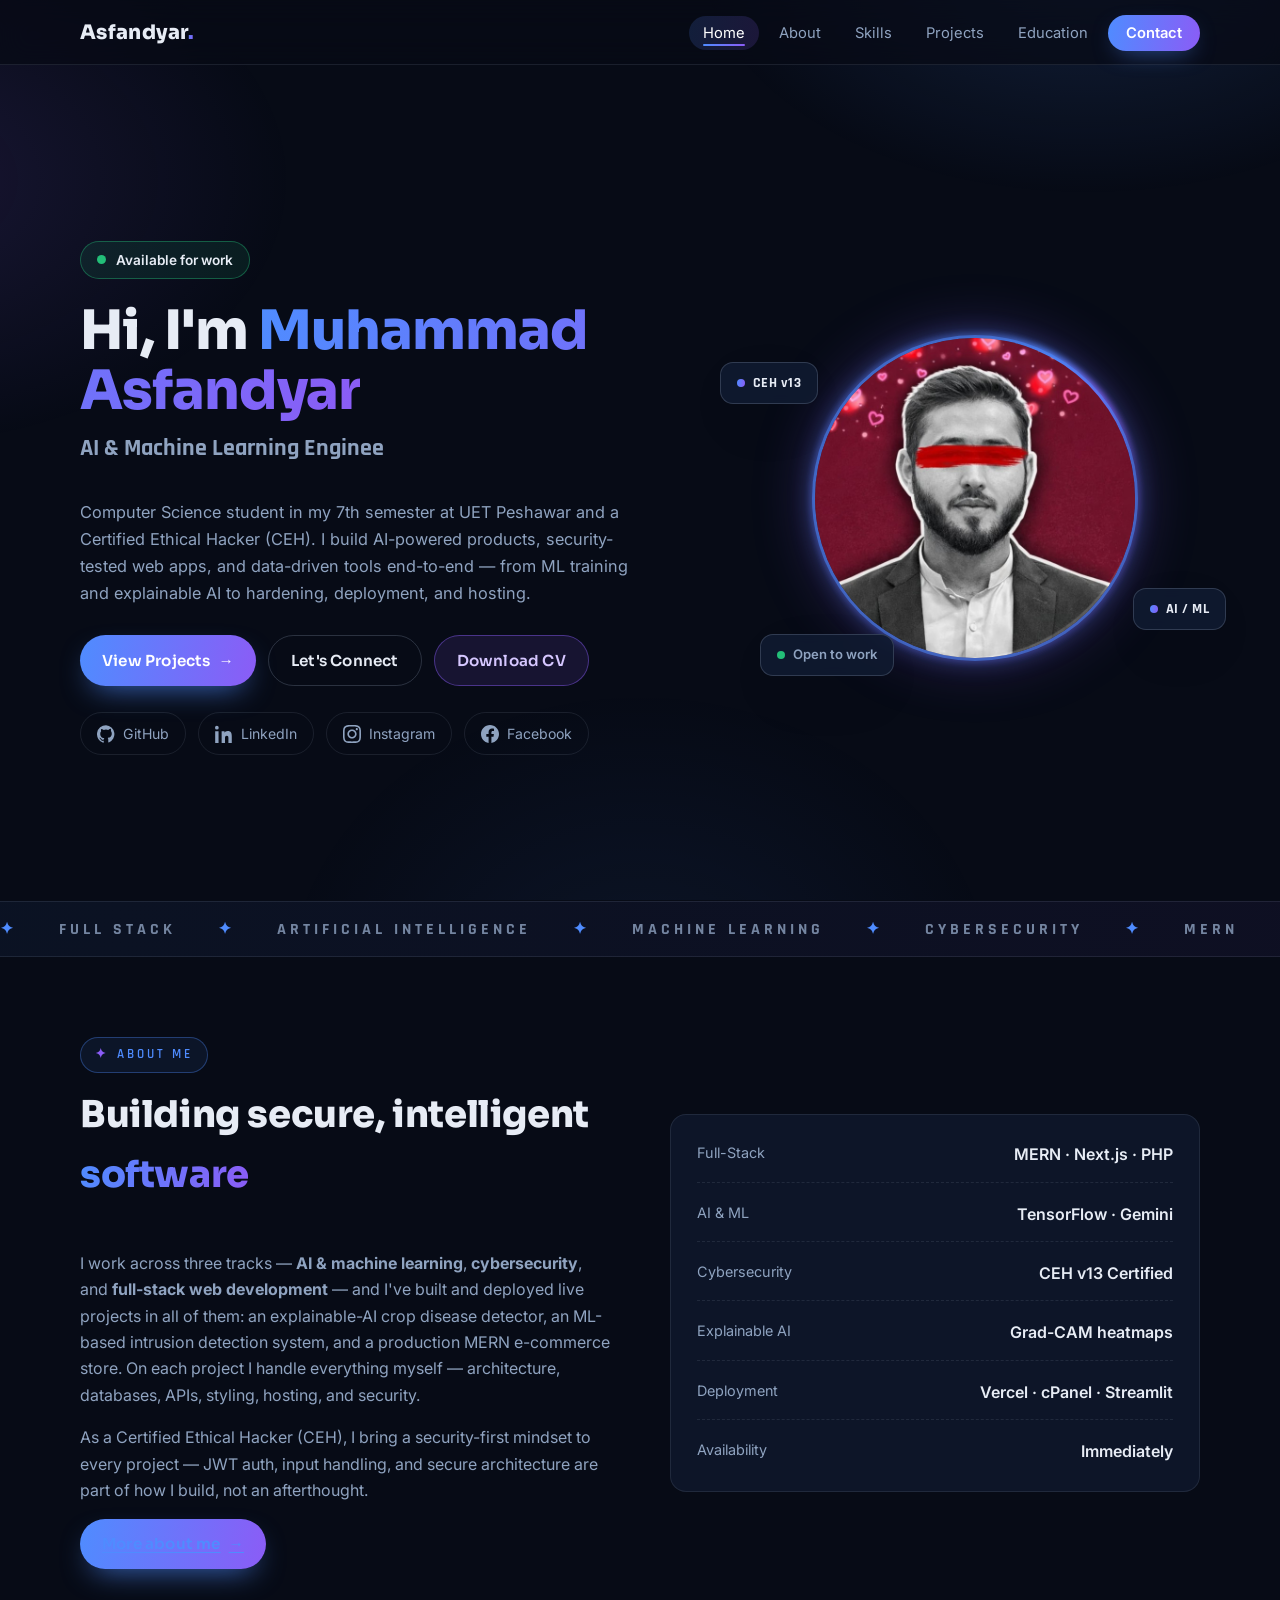
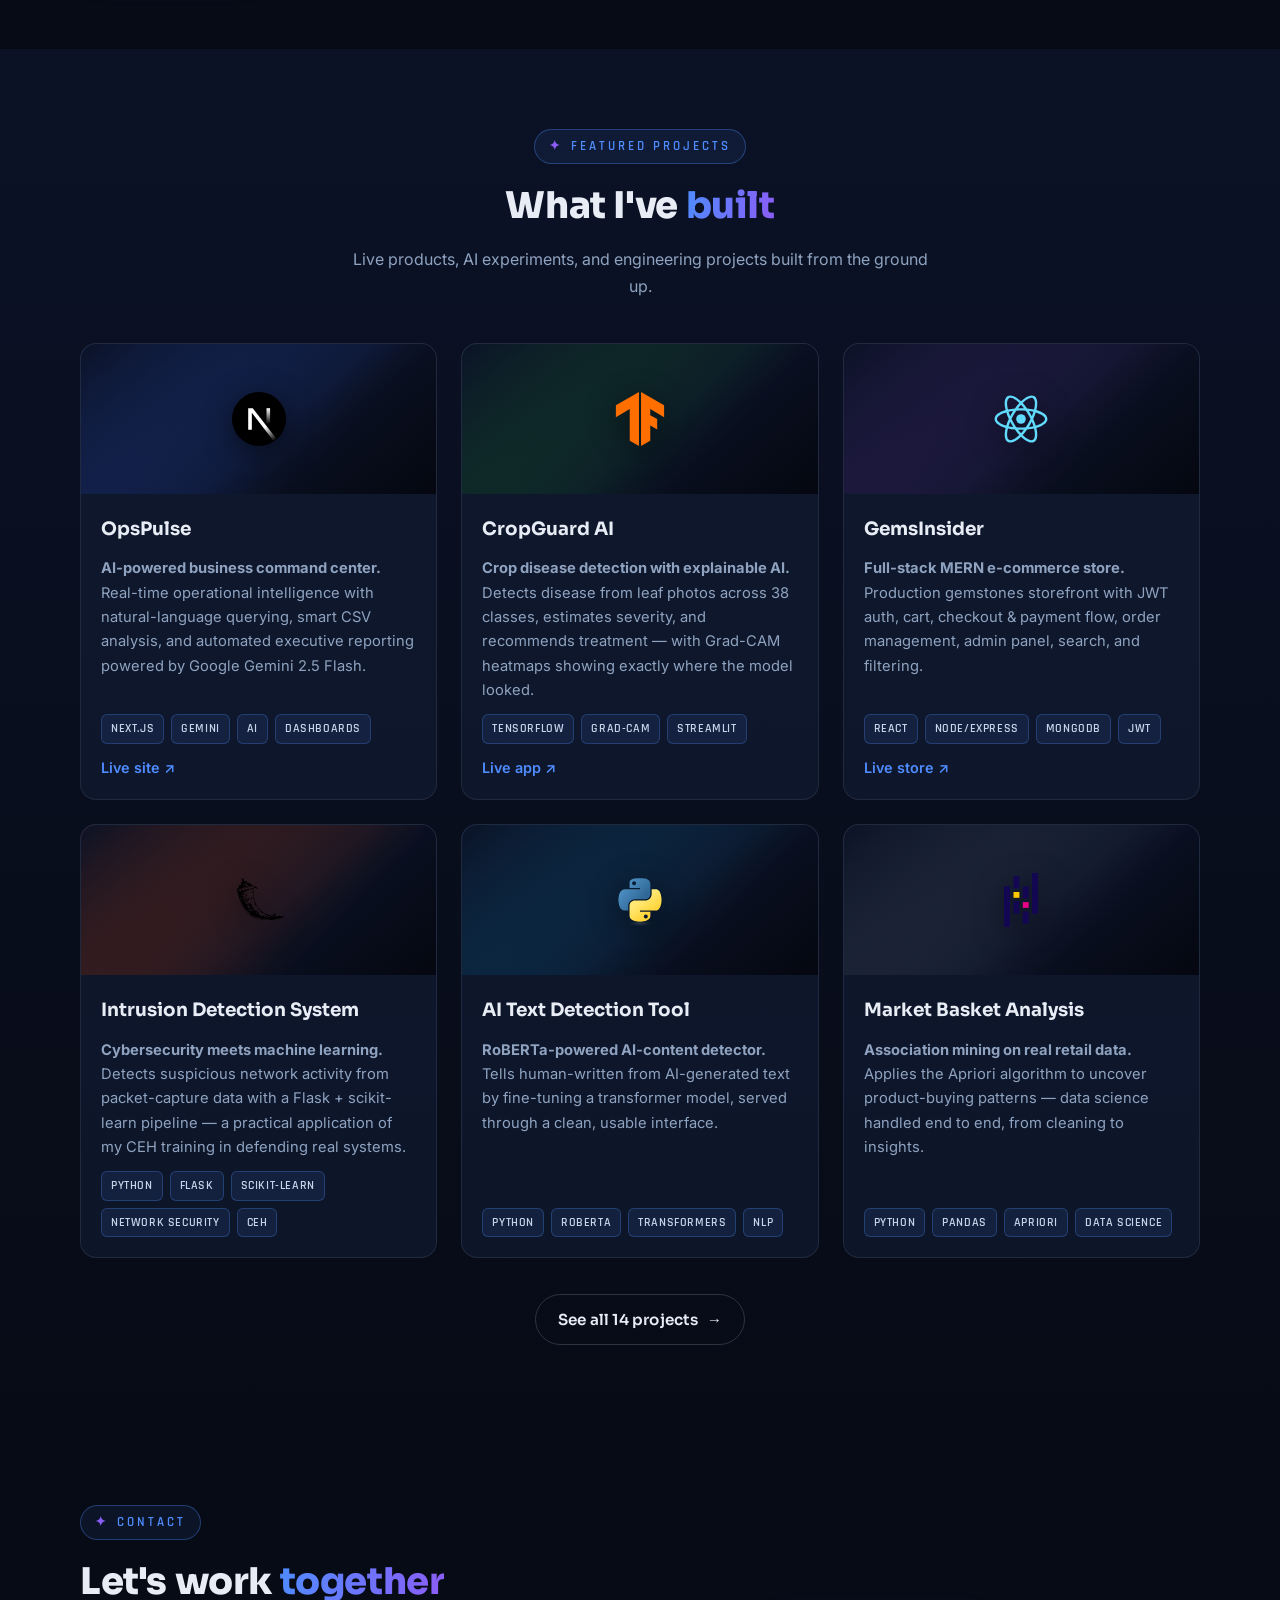
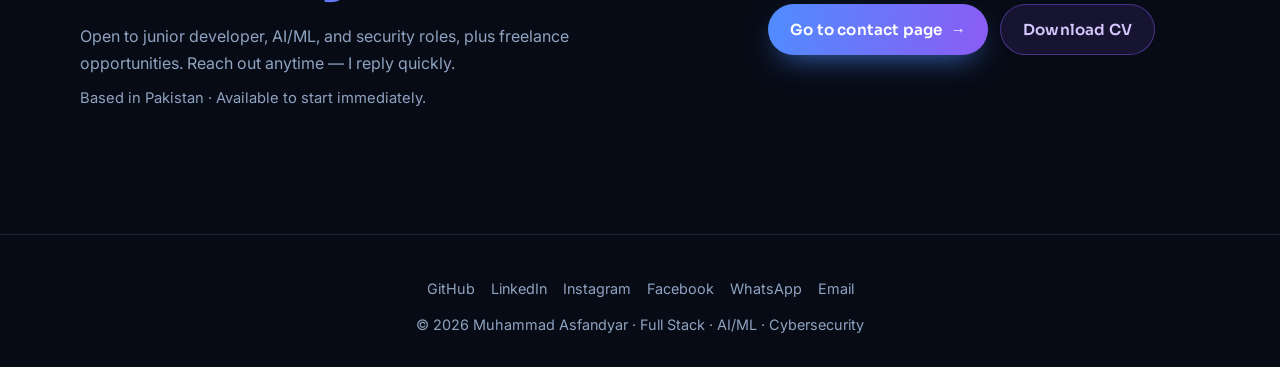
==== commit c6541322: "Balance portfolio across AI, cybersecurity and full-stack web" ====
--- a/index.html
+++ b/index.html
@@ -98,11 +98,11 @@
           <h2>Building secure, intelligent <span class="grad-text">software</span></h2>
         </div>
         <p>
-          I'm a Computer Science undergraduate in my 7th semester at UET Peshawar, focused on
-          full-stack web development, AI &amp; machine learning, and cybersecurity. I've designed,
-          built, and deployed multiple live projects — e-commerce platforms, AI-powered applications,
-          and data-driven tools — independently handling everything from architecture and databases
-          to styling, hosting, and deployment.
+          I work across three tracks — <strong>AI &amp; machine learning</strong>, <strong>cybersecurity</strong>, and
+          <strong>full-stack web development</strong> — and I've built and deployed live projects in all of them:
+          an explainable-AI crop disease detector, an ML-based intrusion detection system, and a production
+          MERN e-commerce store. On each project I handle everything myself — architecture, databases, APIs,
+          styling, hosting, and security.
         </p>
         <p>
           As a Certified Ethical Hacker (CEH), I bring a security-first mindset to every project —
--- a/style.css
+++ b/style.css
@@ -646,6 +646,17 @@
 .tl-body .where { font-family: var(--font-h); font-weight: 700; font-size: 1.08rem; margin-bottom: 6px; }
 
 .tl-body .desc { color: var(--muted); font-size: .94rem; }
+
+.tl-tags { display: flex; flex-wrap: wrap; gap: 8px; margin-top: 12px; }
+.tl-tag {
+  font-size: .78rem;
+  color: var(--text);
+  background: var(--grad-soft);
+  border: 1px solid rgba(139,92,246,.28);
+  border-radius: 999px;
+  padding: 4px 11px;
+  letter-spacing: .3px;
+}
 
 /* ---------- About ---------- */
 .about-layout { display: grid; grid-template-columns: 1fr 1fr; gap: 60px; align-items: center; }
